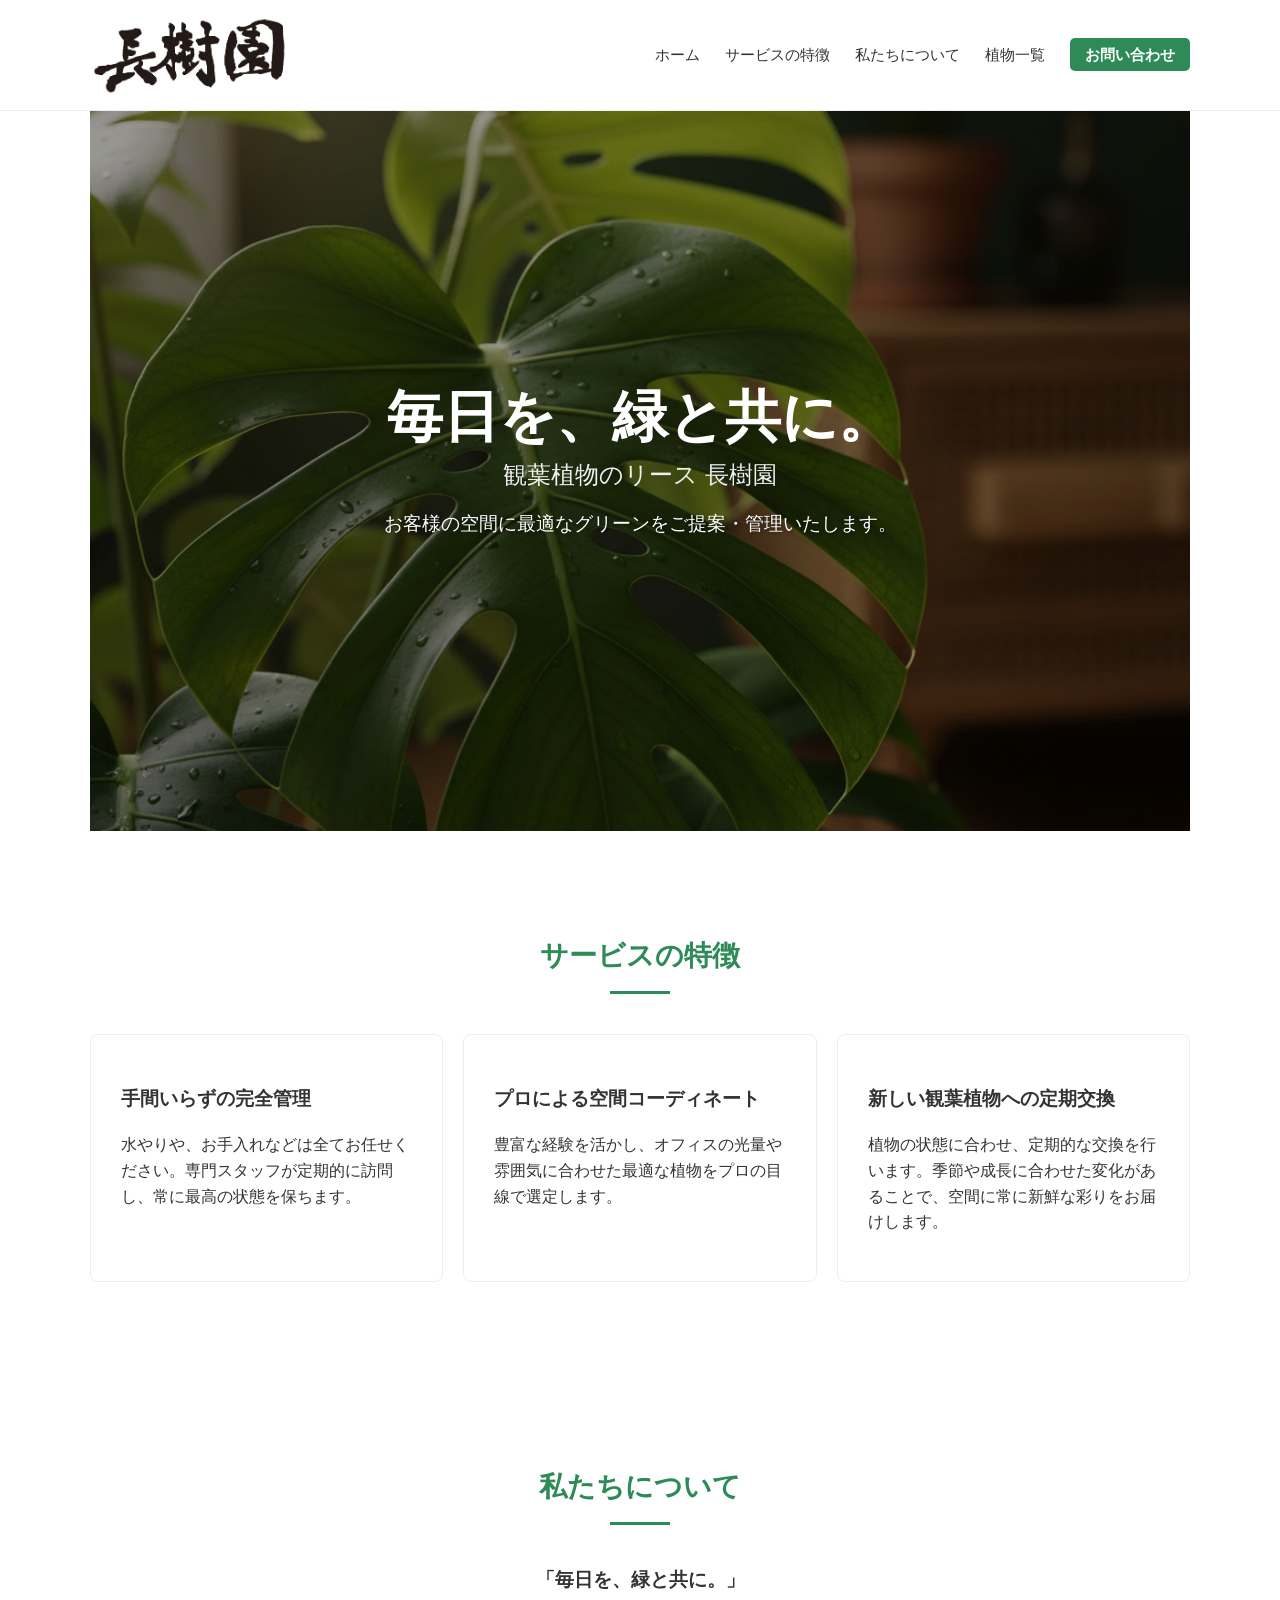
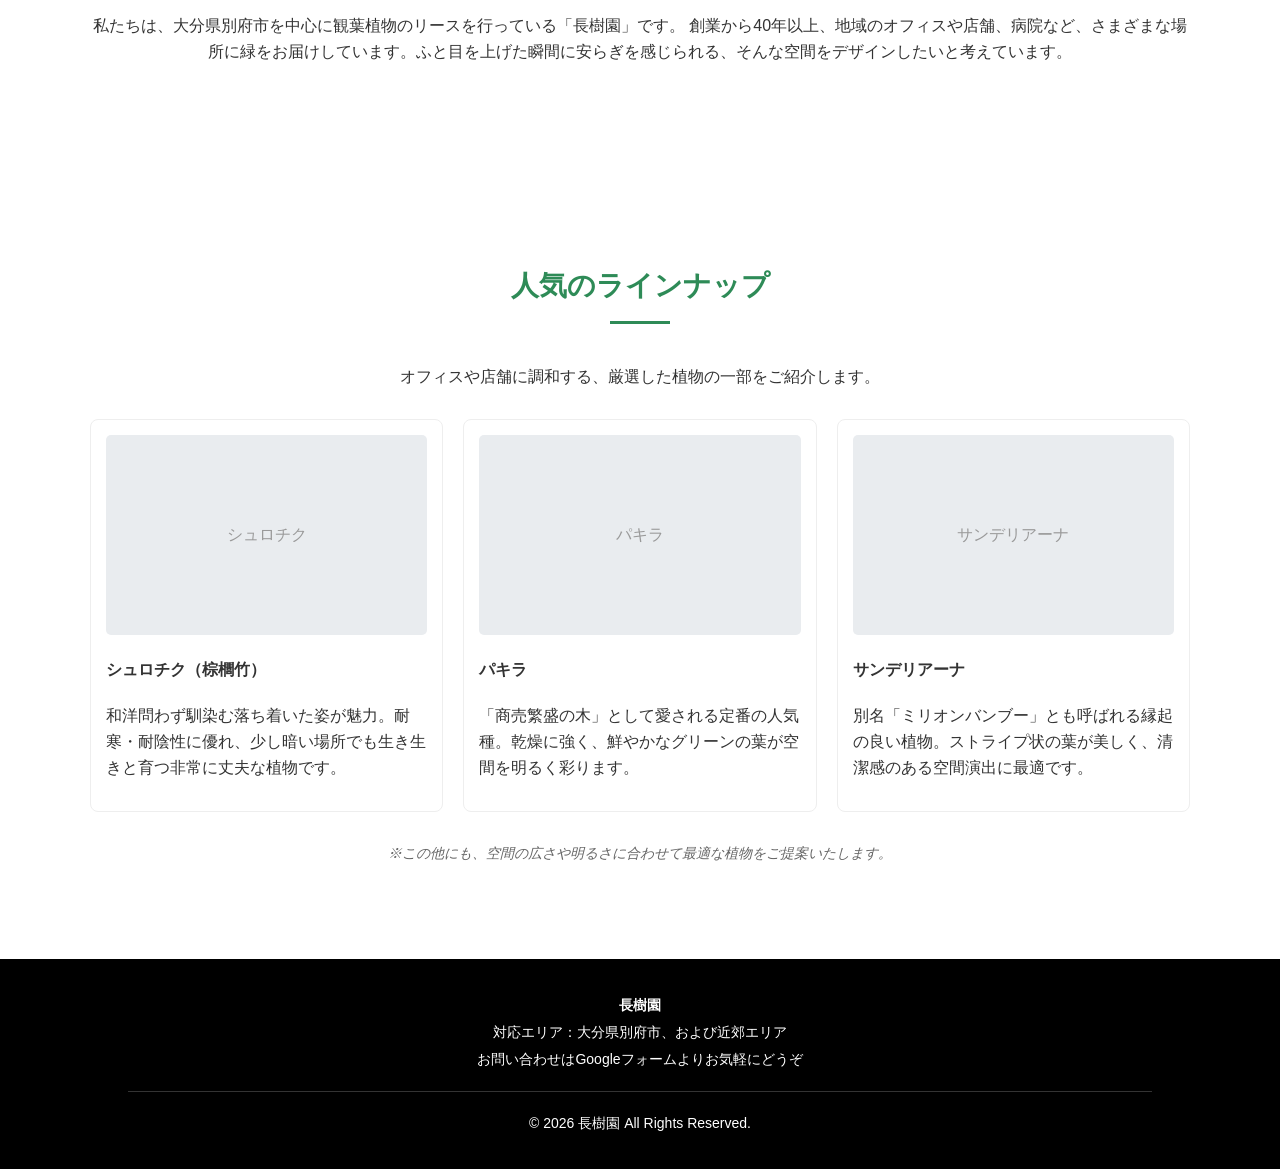
==== index.html @ 9b53b8db "Fix HTML formatting and structure" ====
<!DOCTYPE html>
<html lang="ja">
<head>
    <meta name="google-site-verification" content="HCH1_CkINj6cTQwGEn85nWspxU4VWhKLbnzV9q2_n4Y" />
    <meta charset="UTF-8">
    <meta name="viewport" content="width=device-width, initial-scale=1.0">
    <title>大分・別府の観葉植物リースなら「長樹園」｜オフィス・店舗向けグリーンレンタル</title>
    <meta name="description" content="大分市、別府市を中心に観葉植物のリース・レンタル・メンテナンスを行っています。月額2,000円から、プロによる空間コーディネートと定期管理でオフィスに癒やしをお届けします。">
    <link rel="stylesheet" href="style.css">
</head>
<body>

    <header class="header">
        <div class="header-inner">
            <a href="#top" class="logo">
                <img src="logo2.png" alt="長樹園">
            </a>

            <input type="checkbox" id="menu-btn-check">
            <label for="menu-btn-check" class="menu-btn"><span></span></label>
         
            <nav class="nav-menu">
                <ul>
                    <li><a href="#top">ホーム</a></li>
                    <li><a href="#service">サービスの特徴</a></li>
                    <li><a href="#about">私たちについて</a></li>
                    <li><a href="#plants">植物一覧</a></li>
                    <li><a href="https://docs.google.com/forms/d/e/1FAIpQLSe_TctBhjwQ1wB8zzGn7Pf7N_uQVM20AiOsix89c5BJ7Wtscw/viewform?usp=dialog" class="contact-btn" target="_blank">お問い合わせ</a></li>
                </ul>
            </nav>
        </div>
    </header>

    <main class="main-content">

        <section id="top" class="hero">
            <div class="hero-content">
                <h1>毎日を、緑と共に。<br><span class="hero-sub">観葉植物のリース 長樹園</span></h1>
                <p>お客様の空間に最適なグリーンをご提案・管理いたします。</p>
            </div>
        </section>

        <section id="service" class="section service">
            <h2>サービスの特徴</h2>
            <div class="service-list">
                <div class="service-item">
                    <h3>手間いらずの完全管理</h3>
                    <p>水やりや、お手入れなどは全てお任せください。専門スタッフが定期的に訪問し、常に最高の状態を保ちます。</p>
                </div>
                <div class="service-item">
                    <h3>プロによる空間コーディネート</h3>
                    <p>豊富な経験を活かし、オフィスの光量や雰囲気に合わせた最適な植物をプロの目線で選定します。</p>
                </div>
                <div class="service-item">
                    <h3>新しい観葉植物への定期交換</h3>
                    <p>植物の状態に合わせ、定期的な交換を行います。季節や成長に合わせた変化があることで、空間に常に新鮮な彩りをお届けします。</p>
                </div>
            </div>
        </section>

        <section id="about" class="section about">
            <h2>私たちについて</h2>
            <div class="about-container">
                <div class="about-text">
                    <h3>「毎日を、緑と共に。」</h3>
                    <p>私たちは、大分県別府市を中心に観葉植物のリースを行っている「長樹園」です。
                創業から40年以上、地域のオフィスや店舗、病院など、さまざまな場所に緑をお届けしています。ふと目を上げた瞬間に安らぎを感じられる、そんな空間をデザインしたいと考えています。</p>
                </div>
            </div>
        </section>

       

        <section id="plants" class="section plants-list">
            <h2>人気のラインナップ</h2>
            <p>オフィスや店舗に調和する、厳選した植物の一部をご紹介します。</p>
            <div class="plant-grid">
                <div class="plant-card">
                    <div class="plant-img-placeholder">シュロチク</div>
                    <h4>シュロチク（棕櫚竹）</h4>
                    <p>和洋問わず馴染む落ち着いた姿が魅力。耐寒・耐陰性に優れ、少し暗い場所でも生き生きと育つ非常に丈夫な植物です。</p>
                </div>
                <div class="plant-card">
                    <div class="plant-img-placeholder">パキラ</div>
                    <h4>パキラ</h4>
                    <p>「商売繁盛の木」として愛される定番の人気種。乾燥に強く、鮮やかなグリーンの葉が空間を明るく彩ります。</p>
                </div>
                <div class="plant-card">
                    <div class="plant-img-placeholder">サンデリアーナ</div>
                    <h4>サンデリアーナ</h4>
                    <p>別名「ミリオンバンブー」とも呼ばれる縁起の良い植物。ストライプ状の葉が美しく、清潔感のある空間演出に最適です。</p>
                </div>
            </div>
            <p class="plants-note">※この他にも、空間の広さや明るさに合わせて最適な植物をご提案いたします。</p>
        </section>
    </main>
    
    <footer class="footer">
        <div class="footer-info">
            <p><strong>長樹園</strong></p>
            <p>対応エリア：大分県別府市、および近郊エリア</p>
            <p>お問い合わせはGoogleフォームよりお気軽にどうぞ</p>
        </div>
        <hr>
        <p>&copy; 2026 長樹園 All Rights Reserved.</p>
    </footer>
</body>
</html>
---- style.css ----
/* ======================================================= */
/* 0. 全体設定 */
/* ======================================================= */
html { scroll-behavior: smooth; }
body {
    font-family: 'Hiragino Kaku Gothic ProN', 'Meiryo', sans-serif;
    color: #333; margin: 0; padding: 0;
    background-color: #fff; line-height: 1.6;
}
a { text-decoration: none; color: inherit; }
ul { list-style: none; padding: 0; margin: 0; }
.header-inner, .main-content { max-width: 1100px; margin: 0 auto; padding: 0 20px; }

/* ======================================================= */
/* 1. ヘッダー (PC・共通) */
/* ======================================================= */
.header {
    background-color: #fff; border-bottom: 1px solid #eee;
    padding: 15px 0; position: sticky; top: 0; z-index: 1000;
}
.header-inner { display: flex; justify-content: space-between; align-items: center; }

.logo {
    display: flex;
    align-items: center;
}

.logo img {
    height: 80px;
    width: auto;
    display: block;
}

.nav-menu ul { display: flex; gap: 25px; }
.nav-menu a { font-size: 15px; transition: color 0.3s; }
.nav-menu a:hover { color: #4CAF50; }
.contact-btn {
    background-color: #2e8b57; color: #fff !important;
    padding: 8px 15px; border-radius: 5px; font-weight: bold;
}

/* チェックボックスとスマホボタンはPCでは隠す */
#menu-btn-check, .menu-btn { display: none; }

/* ======================================================= */
/* 2. 各セクション共通 */
/* ======================================================= */
.section { padding: 80px 0; text-align: center; }
.section h2 { font-size: 28px; color: #2e8b57; margin-bottom: 40px; position: relative; padding-bottom: 15px; }
.section h2::after {
    content: ''; position: absolute; bottom: 0; left: 50%;
    transform: translateX(-50%); width: 60px; height: 3px; background: #2e8b57;
}

.hero {
    background-image: url("unnamed.jpg");
    background-size: cover; background-position: center;
    height: 80vh; display: flex; flex-direction: column;
    align-items: center; justify-content: center; text-align: center;
    color: #ffffff; position: relative; z-index: 1; padding: 0 20px; box-sizing: border-box;
}
.hero::before {
    content: ""; position: absolute; top: 0; left: 0; width: 100%; height: 100%;
    background: rgba(0, 0, 0, 0.4); z-index: -1;
}
.hero h1 { font-size: 3.5rem !important; margin: 0 0 10px 0; line-height: 1.2; }
.hero h1 .hero-sub { display: block; font-size: 1.5rem !important; font-weight: normal; margin-top: 10px; color: #f0f0f0; }
.hero p { font-size: 1.2rem; text-shadow: 1px 1px 3px rgba(0,0,0,0.5); }

.service-list, .case-list { display: flex; gap: 20px; margin-top: 30px; }
.service-item, .case-item { flex: 1; padding: 30px; border: 1px solid #eee; border-radius: 8px; text-align: left; }
.price-standard { background-color: #f0f9f4; padding: 30px; border-radius: 10px; display: inline-block; margin-bottom: 50px; border: 2px solid #2e8b57; }
.price-main strong { font-size: 40px; color: #2e8b57; }
.case-price strong { font-size: 30px; color: #ff9800; }

.plant-grid { display: flex; gap: 20px; margin-top: 30px; }
.plant-card { flex: 1; border: 1px solid #eee; border-radius: 8px; padding: 15px; text-align: left; }
.plant-img-placeholder { width: 100%; height: 200px; background-color: #e9ecef; display: flex; justify-content: center; align-items: center; color: #999; border-radius: 5px; margin-bottom: 15px; }
.plants-note { margin-top: 30px; font-size: 14px; color: #666; font-style: italic; }

/* ======================================================= */
/* 3. スマホ対応 (max-width: 768px) */
/* ======================================================= */
@media screen and (max-width: 768px) {
    .header { padding: 10px 0 !important; }
    
    .header-inner {
        display: flex !important;
        justify-content: space-between !important;
        padding: 0 15px !important;
    }

    /* ロゴを左端に寄せる */
    .logo {
        margin: 0 !important;
        flex: 0 1 auto !important;
    }
    .logo img { height: 45px; }

    /* ハンバーガーメニューボタンを表示 */
    .menu-btn {
        display: flex !important;
        z-index: 1100;
        background-color: #2e8b57;
        width: 40px; height: 40px;
        justify-content: center; align-items: center;
        border-radius: 5px; cursor: pointer;
    }

    /* 三本線のデザイン */
    .menu-btn span, .menu-btn span::before, .menu-btn span::after {
        content: ''; display: block; height: 2px; width: 20px;
        background-color: #fff; position: absolute; transition: 0.3s;
    }
    .menu-btn span::before { top: -7px; }
    .menu-btn span::after { top: 7px; }

    /* メニュー展開時のアニメーション */
    #menu-btn-check:checked ~ .menu-btn span { background: transparent; }
    #menu-btn-check:checked ~ .menu-btn span::before { top: 0; transform: rotate(45deg); }
    #menu-btn-check:checked ~ .menu-btn span::after { top: 0; transform: rotate(-45deg); }

    /* スマホ用ナビメニュー（右からスライド） */
    .nav-menu {
        display: block !important;
        position: fixed; top: 0; right: -100%;
        width: 70%; height: 100vh;
        background: #fff; z-index: 1050;
        transition: 0.4s; padding-top: 60px;
        box-shadow: -2px 0 10px rgba(0,0,0,0.1);
    }
    #menu-btn-check:checked ~ .nav-menu { right: 0; }

    .nav-menu ul { flex-direction: column; padding: 20px; }
    .nav-menu ul li a {
        display: block; padding: 15px;
        border-bottom: 1px solid #eee; color: #333;
        text-align: left; font-size: 16px;
    }

    /* レイアウトの縦並び調整 */
    .service-list, .case-list, .plant-grid { flex-direction: column; }
    .hero { height: 60vh; }
    .hero h1 { font-size: 1.8rem !important; }
    .hero h1 .hero-sub { font-size: 1rem !important; }
    .section { padding: 50px 0; }
}

/* ======================================================= */
/* 4. フッター */
/* ======================================================= */
.footer {
    background-color: #000; color: #fff; padding: 30px 0; text-align: center;
}
.footer p { margin: 5px 0; font-size: 14px; }
.footer hr { border: 0; border-top: 1px solid #333; margin: 20px auto; width: 80%; }
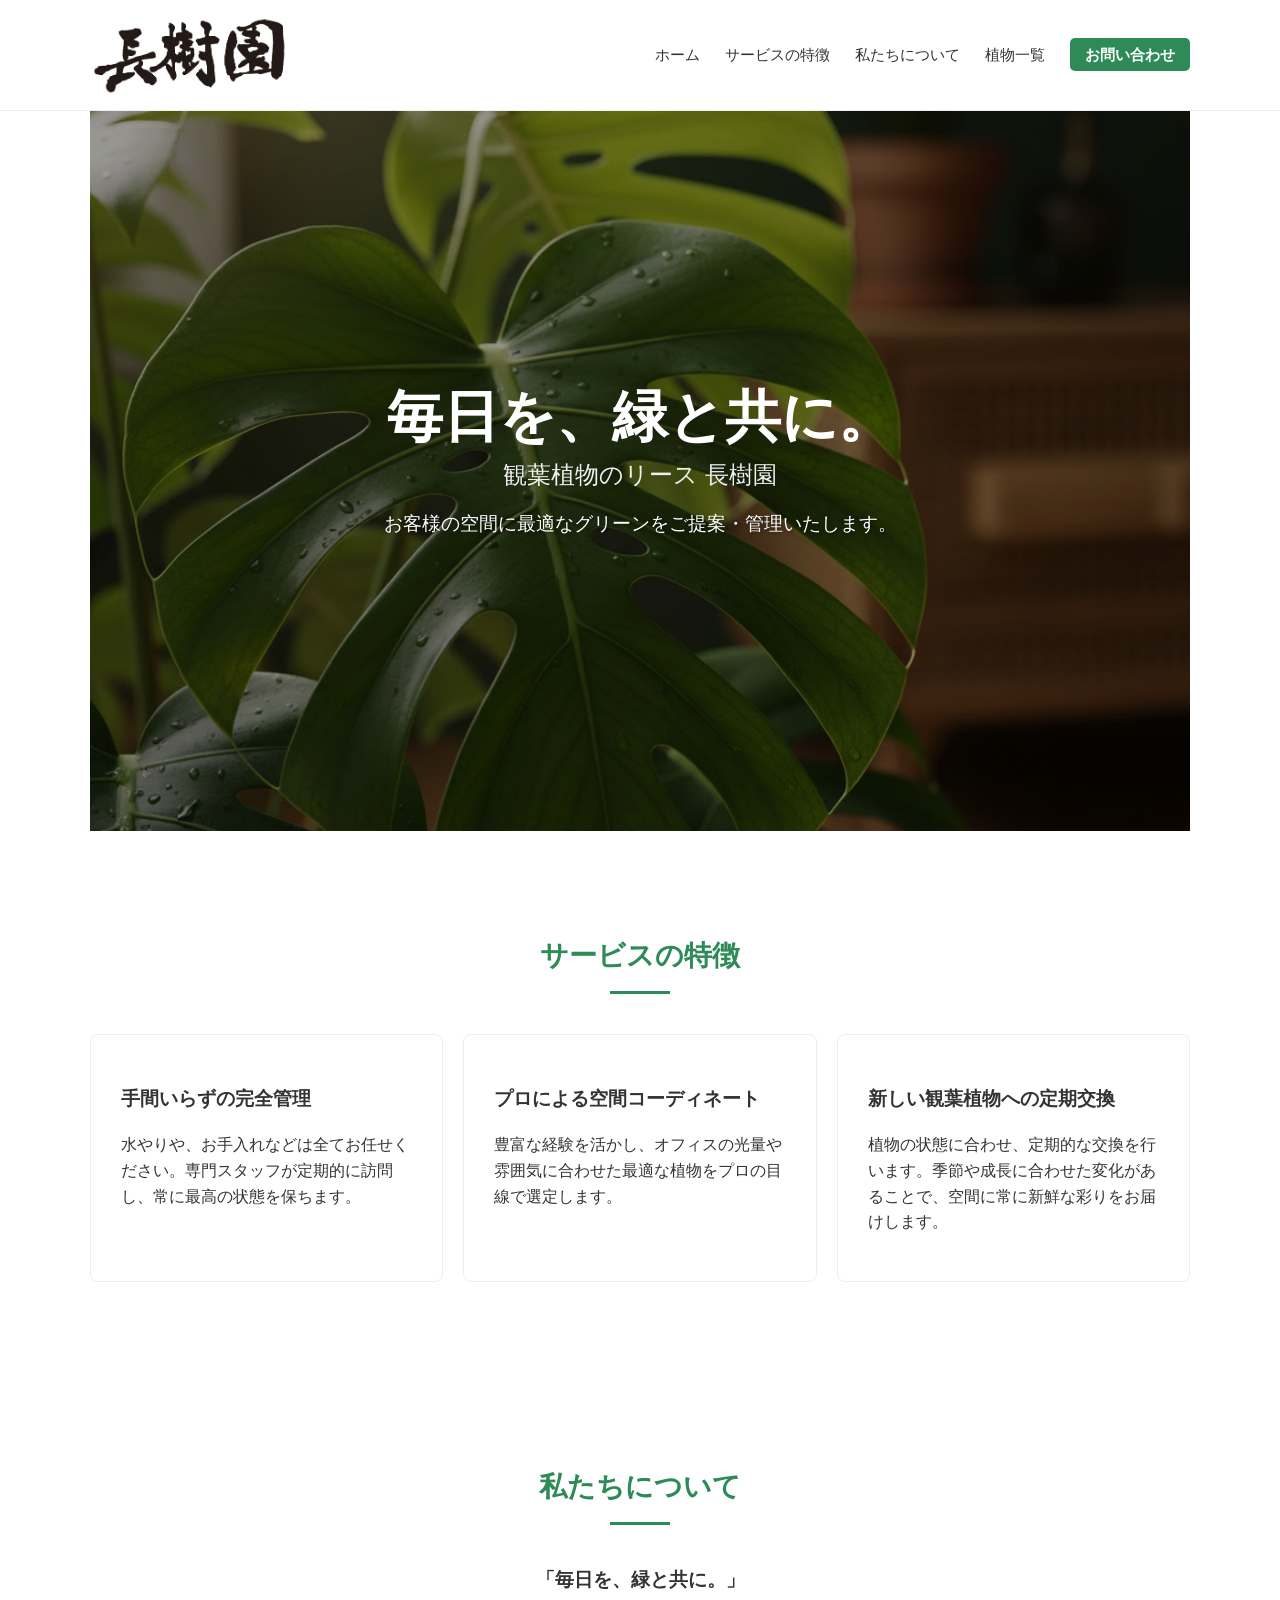
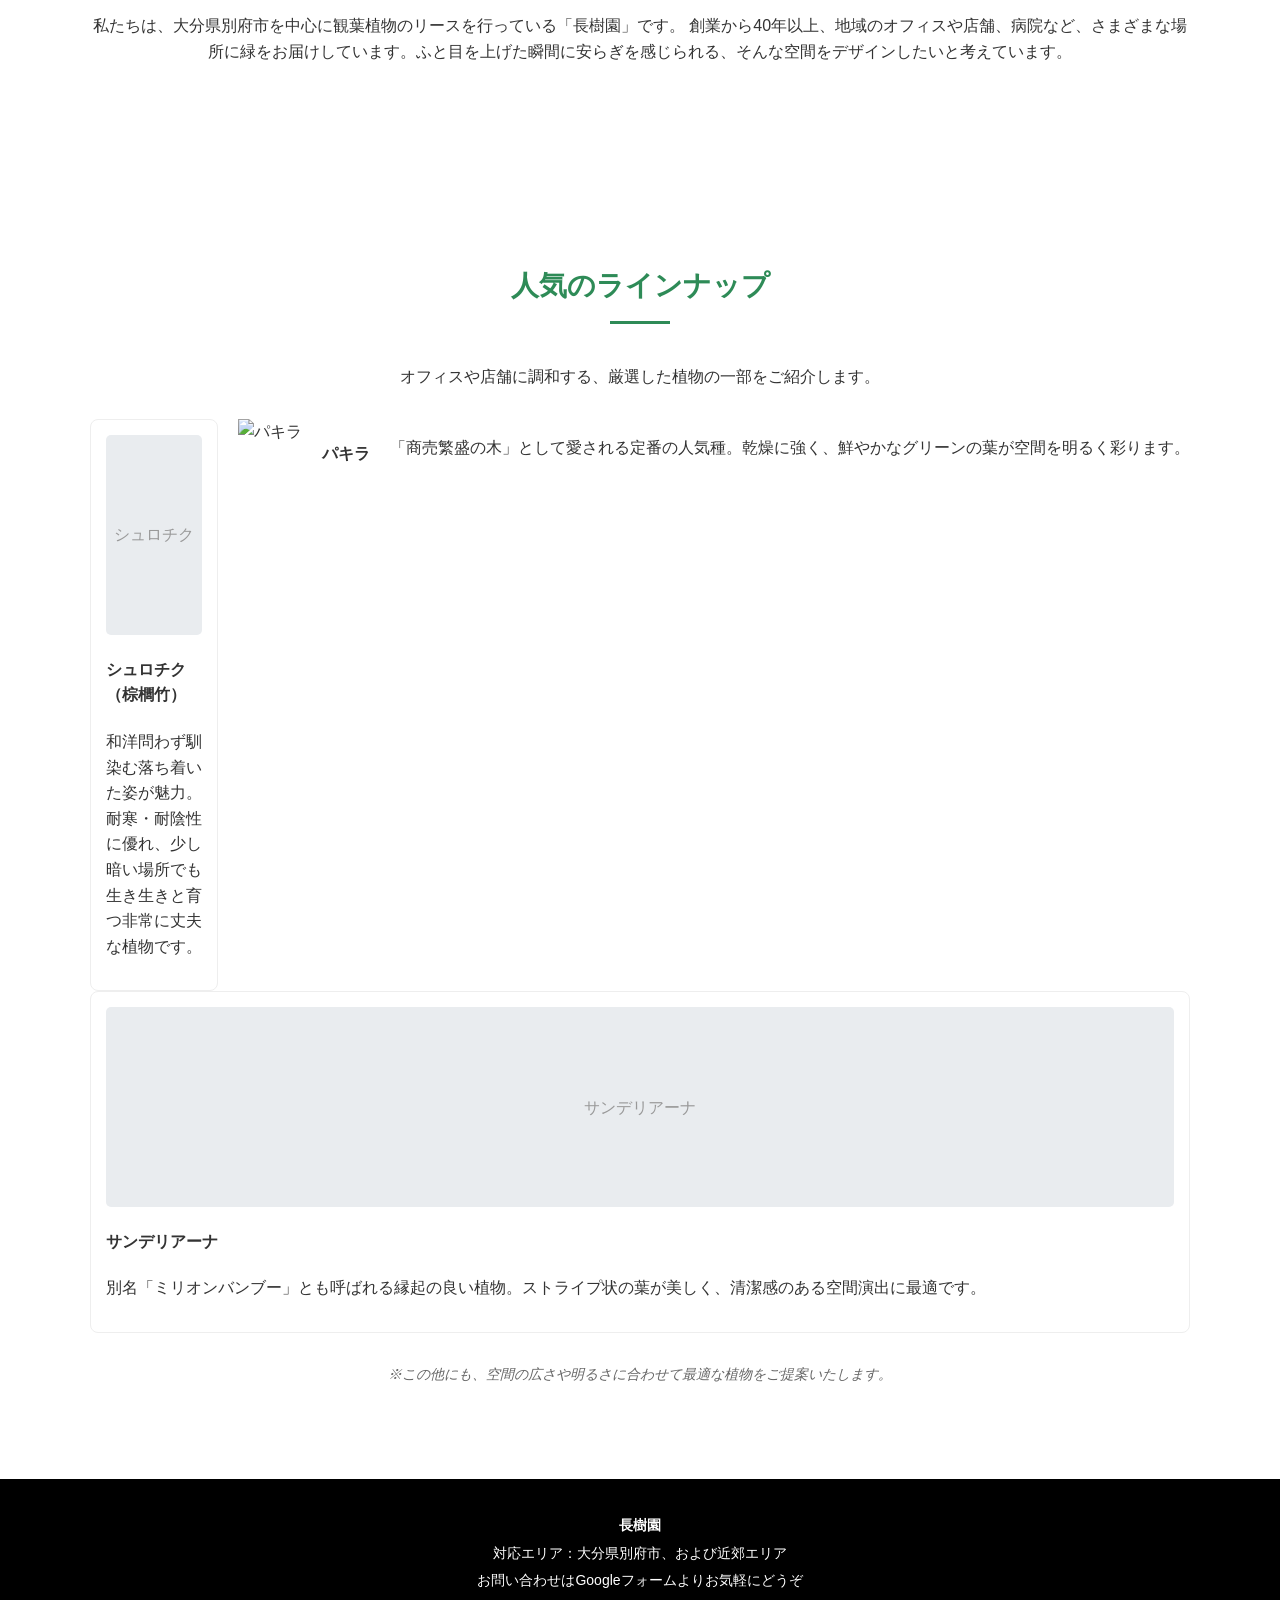
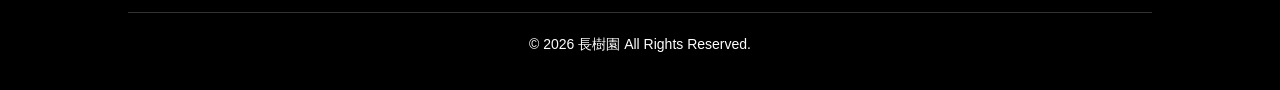
==== commit f6edb100: "Update index.html" ====
--- a/index.html
+++ b/index.html
@@ -80,8 +80,8 @@
                     <h4>シュロチク（棕櫚竹）</h4>
                     <p>和洋問わず馴染む落ち着いた姿が魅力。耐寒・耐陰性に優れ、少し暗い場所でも生き生きと育つ非常に丈夫な植物です。</p>
                 </div>
-                <div class="plant-card">
-                    <div class="plant-img-placeholder">パキラ</div>
+                <div class="plant-img">
+                    <img src="images/pachira.jpg" alt="パキラ"></div>
                     <h4>パキラ</h4>
                     <p>「商売繁盛の木」として愛される定番の人気種。乾燥に強く、鮮やかなグリーンの葉が空間を明るく彩ります。</p>
                 </div>
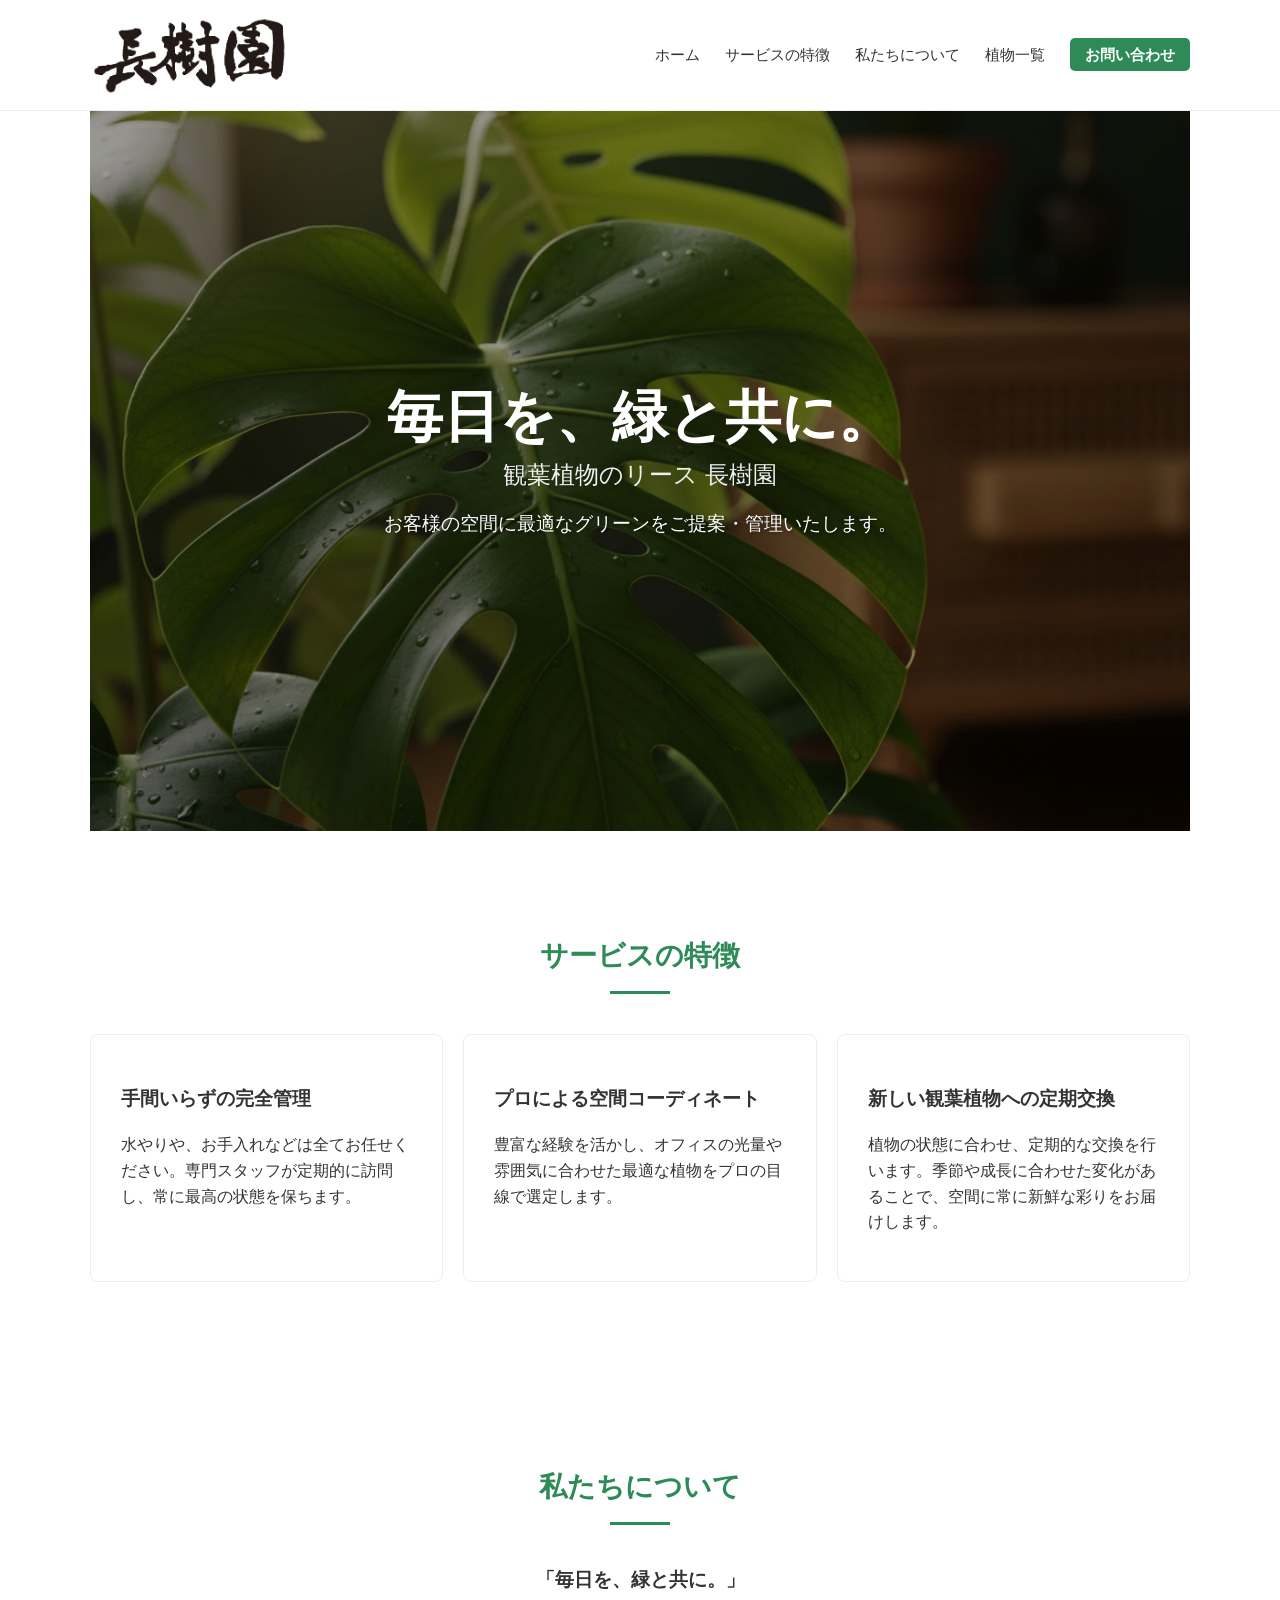
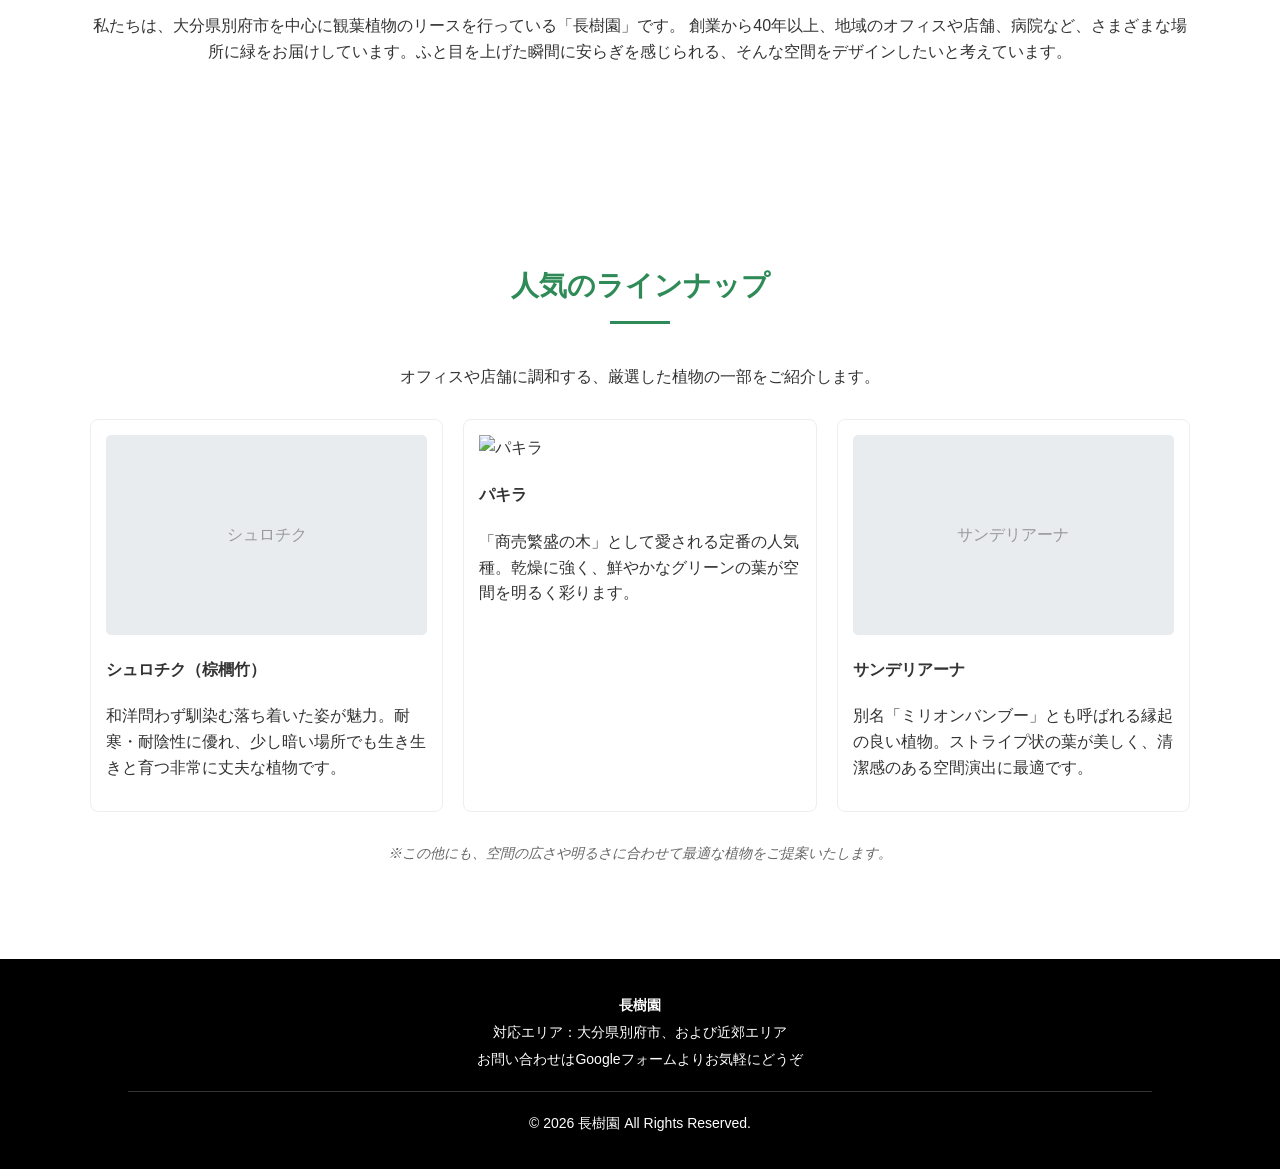
==== commit e9d4287d: "Update index.html" ====
--- a/index.html
+++ b/index.html
@@ -80,8 +80,10 @@
                     <h4>シュロチク（棕櫚竹）</h4>
                     <p>和洋問わず馴染む落ち着いた姿が魅力。耐寒・耐陰性に優れ、少し暗い場所でも生き生きと育つ非常に丈夫な植物です。</p>
                 </div>
-                <div class="plant-img">
-                    <img src="images/pachira.jpg" alt="パキラ"></div>
+                <div class="plant-card">
+                    <div class="plant-img">
+                        <img src="images/pachira.png" alt="パキラ">
+                    </div>
                     <h4>パキラ</h4>
                     <p>「商売繁盛の木」として愛される定番の人気種。乾燥に強く、鮮やかなグリーンの葉が空間を明るく彩ります。</p>
                 </div>
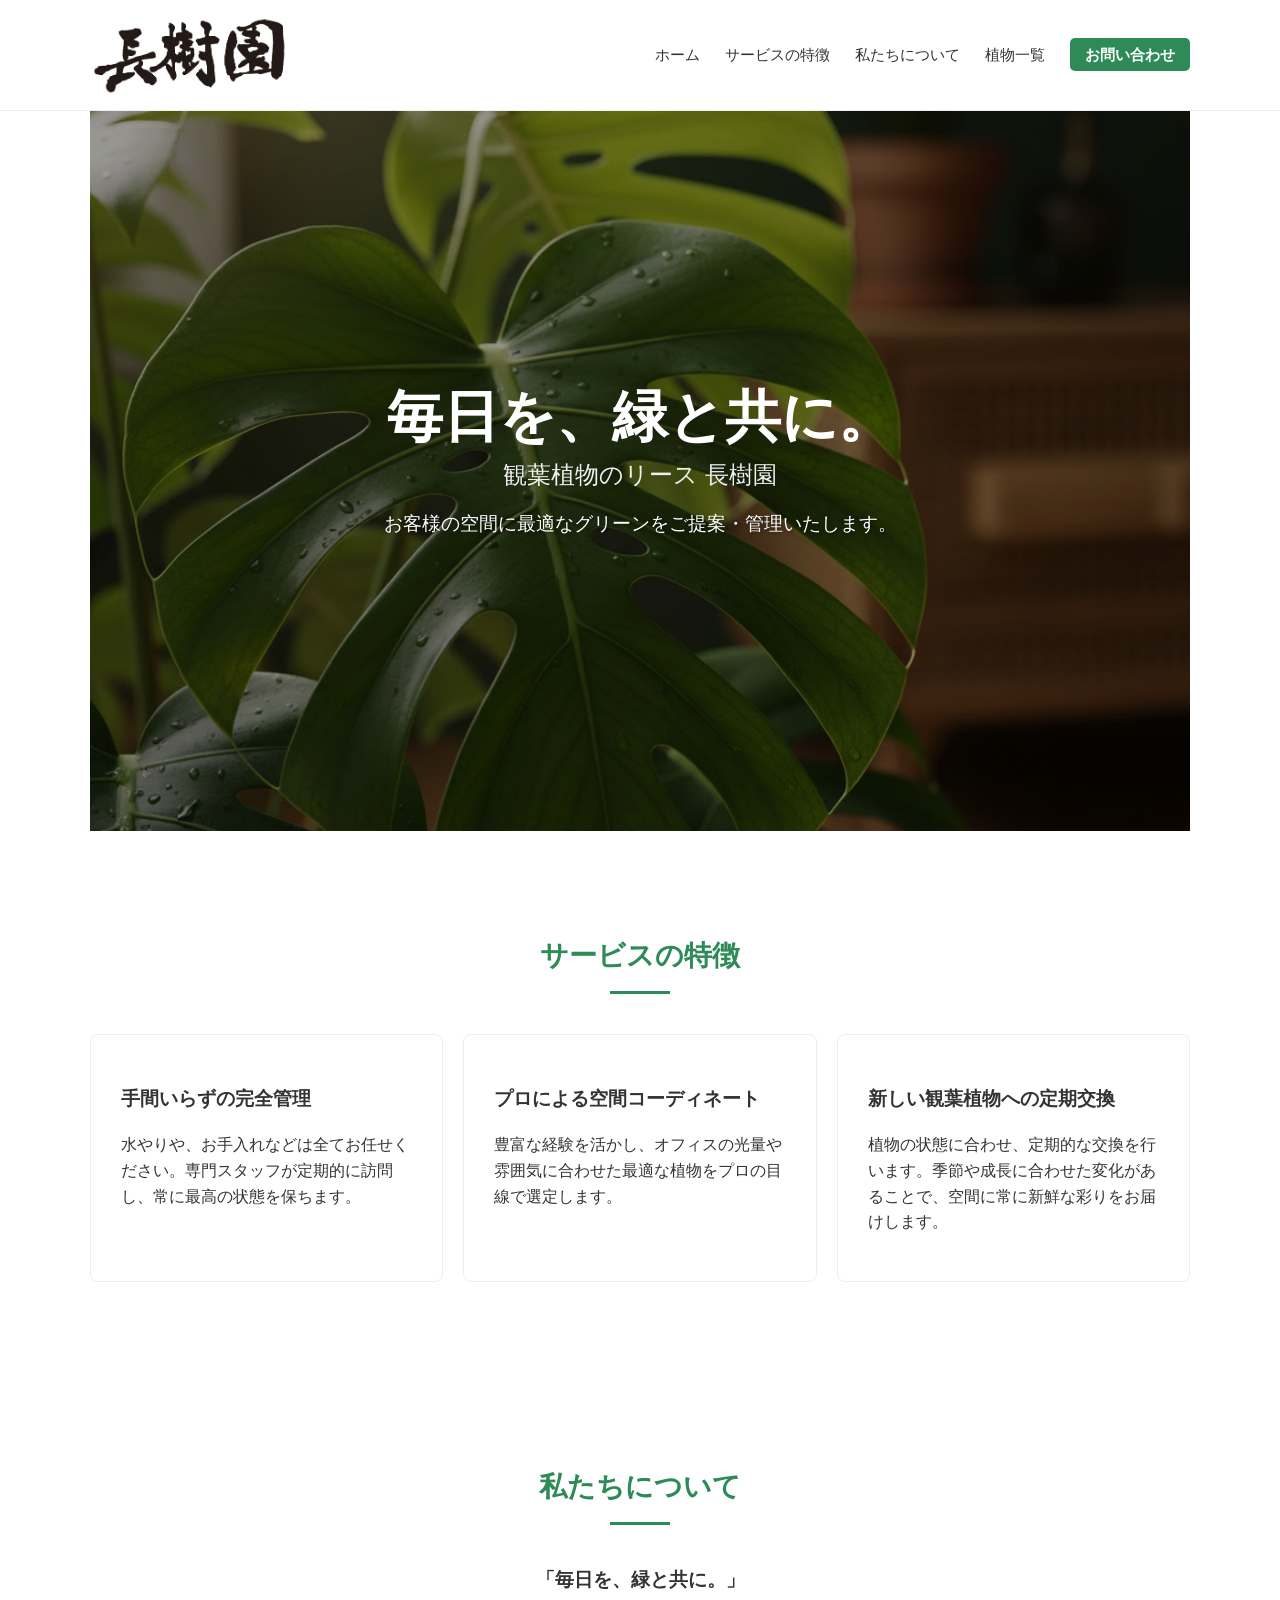
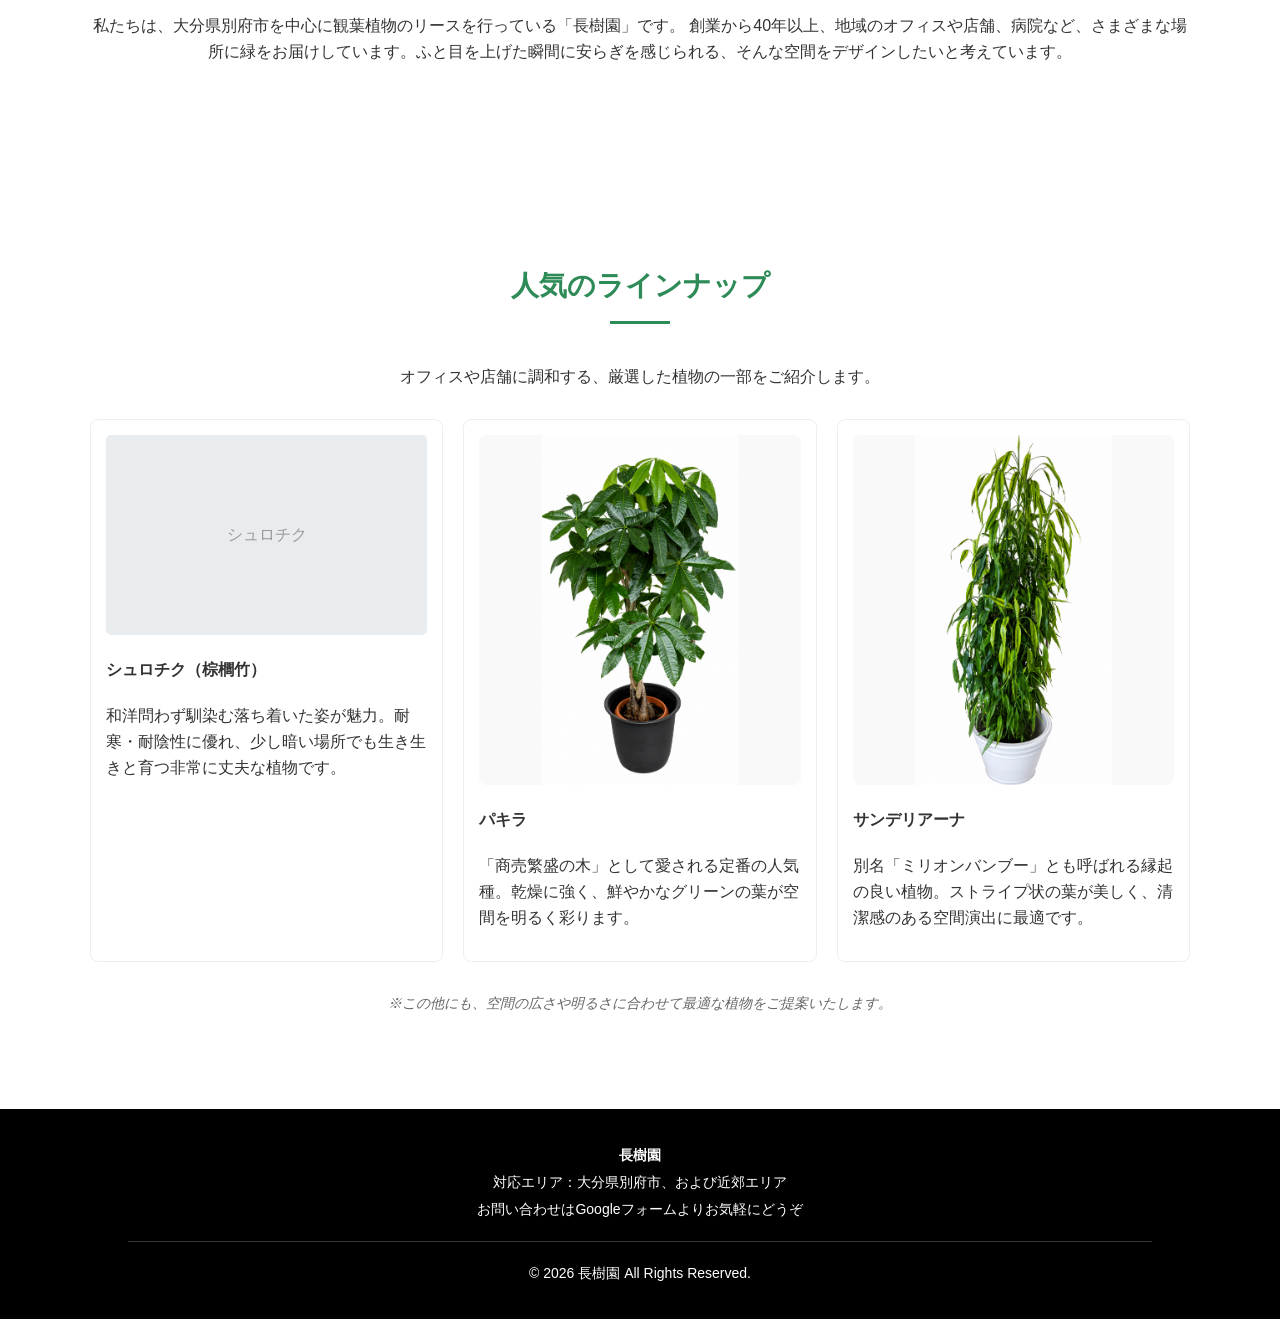
==== commit dbc9f72b: "Fix HTML encoding issues in index.html" ====
--- a/index.html
+++ b/index.html
@@ -88,7 +88,9 @@
                     <p>「商売繁盛の木」として愛される定番の人気種。乾燥に強く、鮮やかなグリーンの葉が空間を明るく彩ります。</p>
                 </div>
                 <div class="plant-card">
-                    <div class="plant-img-placeholder">サンデリアーナ</div>
+                    <div class="plant-img">
+                        <img src="images/sanderiana.png" alt="サンデリアーナ">
+                    </div>
                     <h4>サンデリアーナ</h4>
                     <p>別名「ミリオンバンブー」とも呼ばれる縁起の良い植物。ストライプ状の葉が美しく、清潔感のある空間演出に最適です。</p>
                 </div>
--- a/style.css
+++ b/style.css
@@ -146,6 +146,23 @@
     .section { padding: 50px 0; }
 }
 
+/* 植物の画像エリアの枠を縦長に固定 */
+.plant-img {
+    width: 100%;       /* カードの幅いっぱいに広げる */
+    height: 350px;     /* ★高さを200pxから350pxに伸ばして「縦長」にします */
+    background-color: #f9f9f9; /* ★画像の後ろに薄いグレーを敷いて、余白を綺麗に見せます */
+    border-radius: 8px;
+    overflow: hidden;
+}
+
+/* 画像そのもののサイズを枠にフィットさせる */
+.plant-img img {
+    width: 100%;
+    height: 100%;
+    /* ★ object-fit を cover から contain に変更します */
+    object-fit: contain; 
+}
+
 /* ======================================================= */
 /* 4. フッター */
 /* ======================================================= */
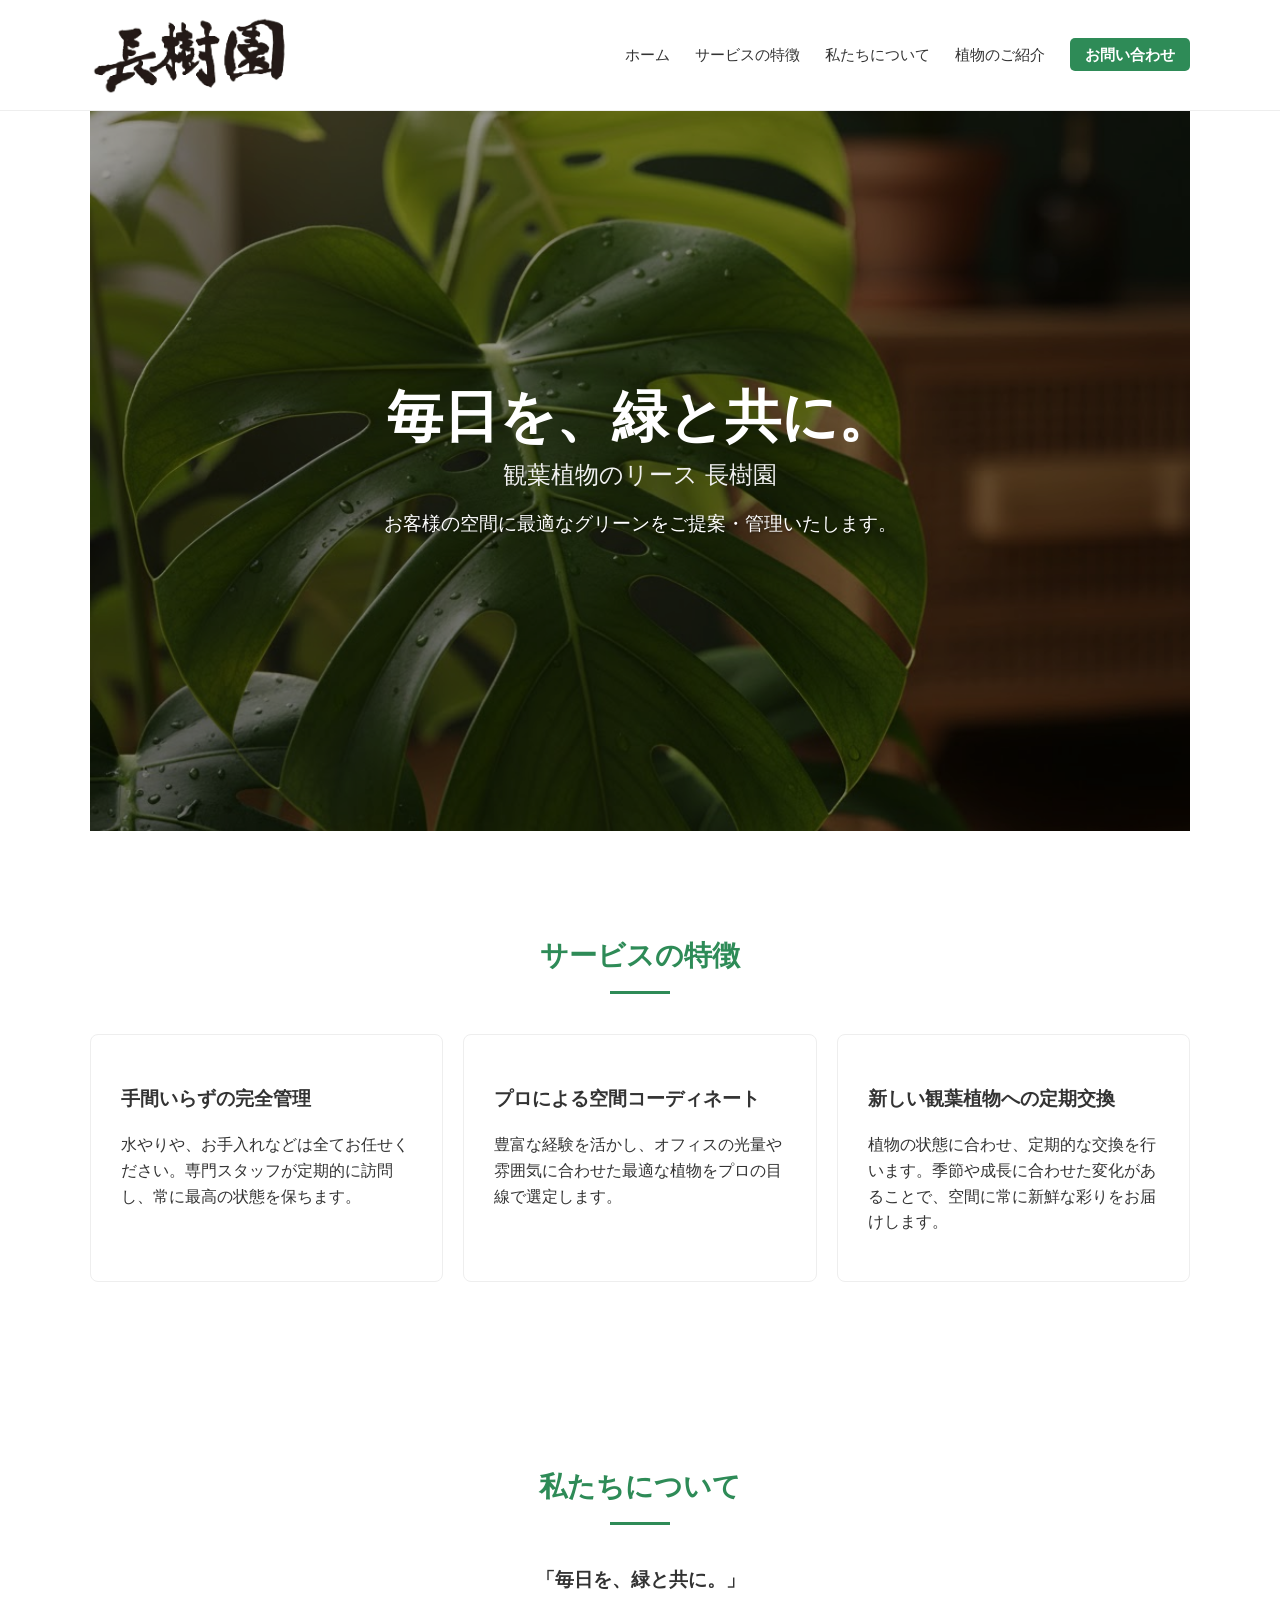
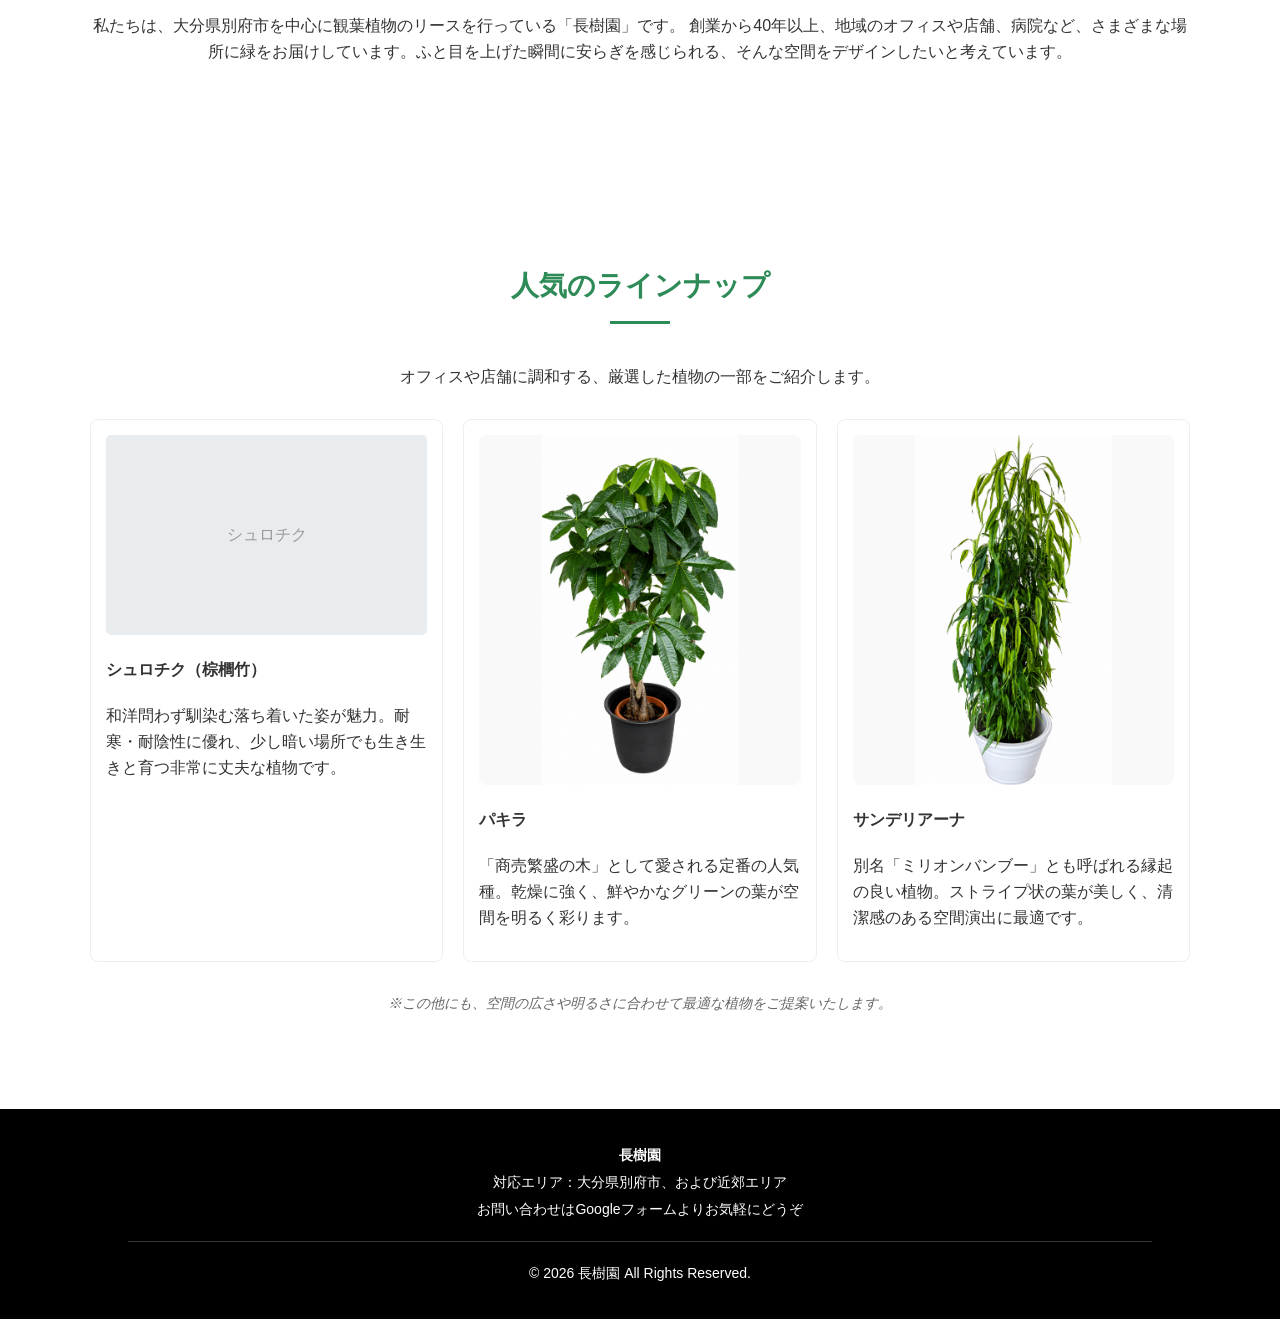
==== commit bf1acf32: "Fix HTML formatting and update content" ====
--- a/index.html
+++ b/index.html
@@ -24,7 +24,7 @@
                     <li><a href="#top">ホーム</a></li>
                     <li><a href="#service">サービスの特徴</a></li>
                     <li><a href="#about">私たちについて</a></li>
-                    <li><a href="#plants">植物一覧</a></li>
+                    <li><a href="#plants">植物のご紹介</a></li>
                     <li><a href="https://docs.google.com/forms/d/e/1FAIpQLSe_TctBhjwQ1wB8zzGn7Pf7N_uQVM20AiOsix89c5BJ7Wtscw/viewform?usp=dialog" class="contact-btn" target="_blank">お問い合わせ</a></li>
                 </ul>
             </nav>
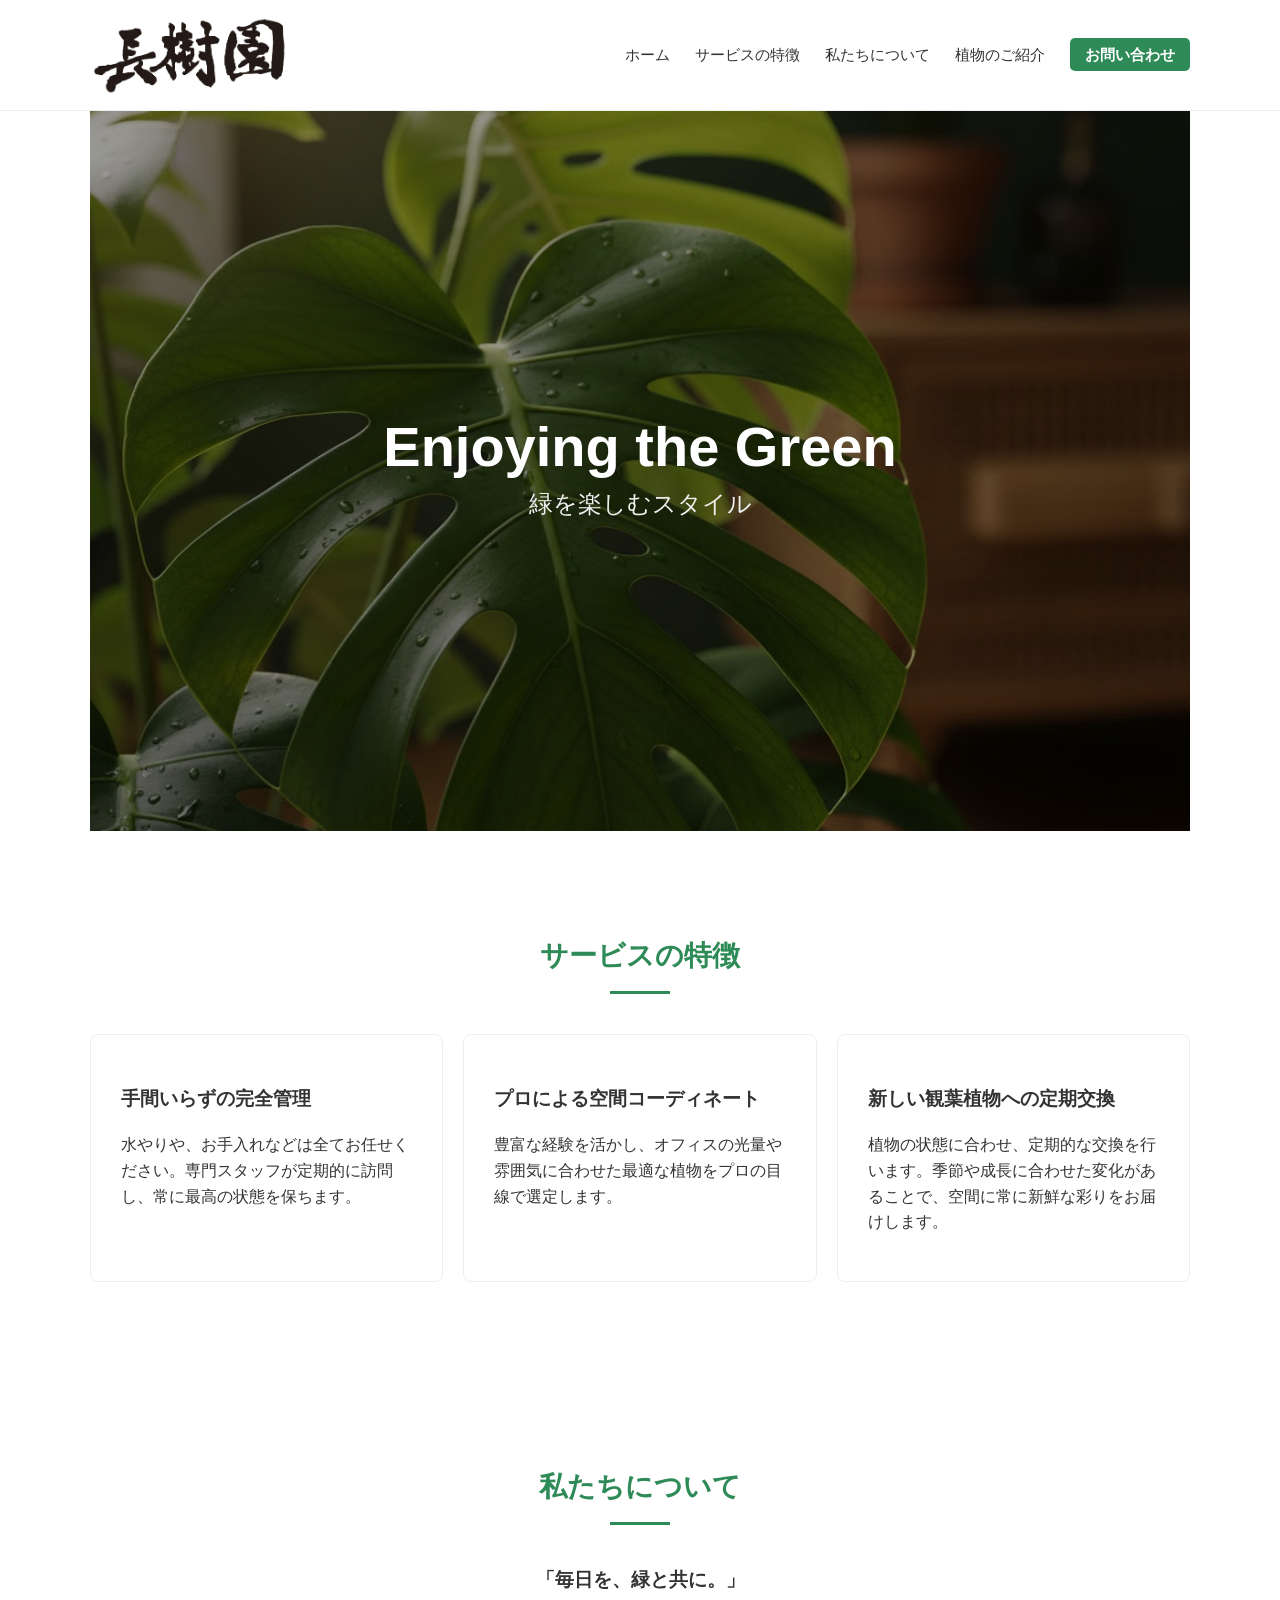
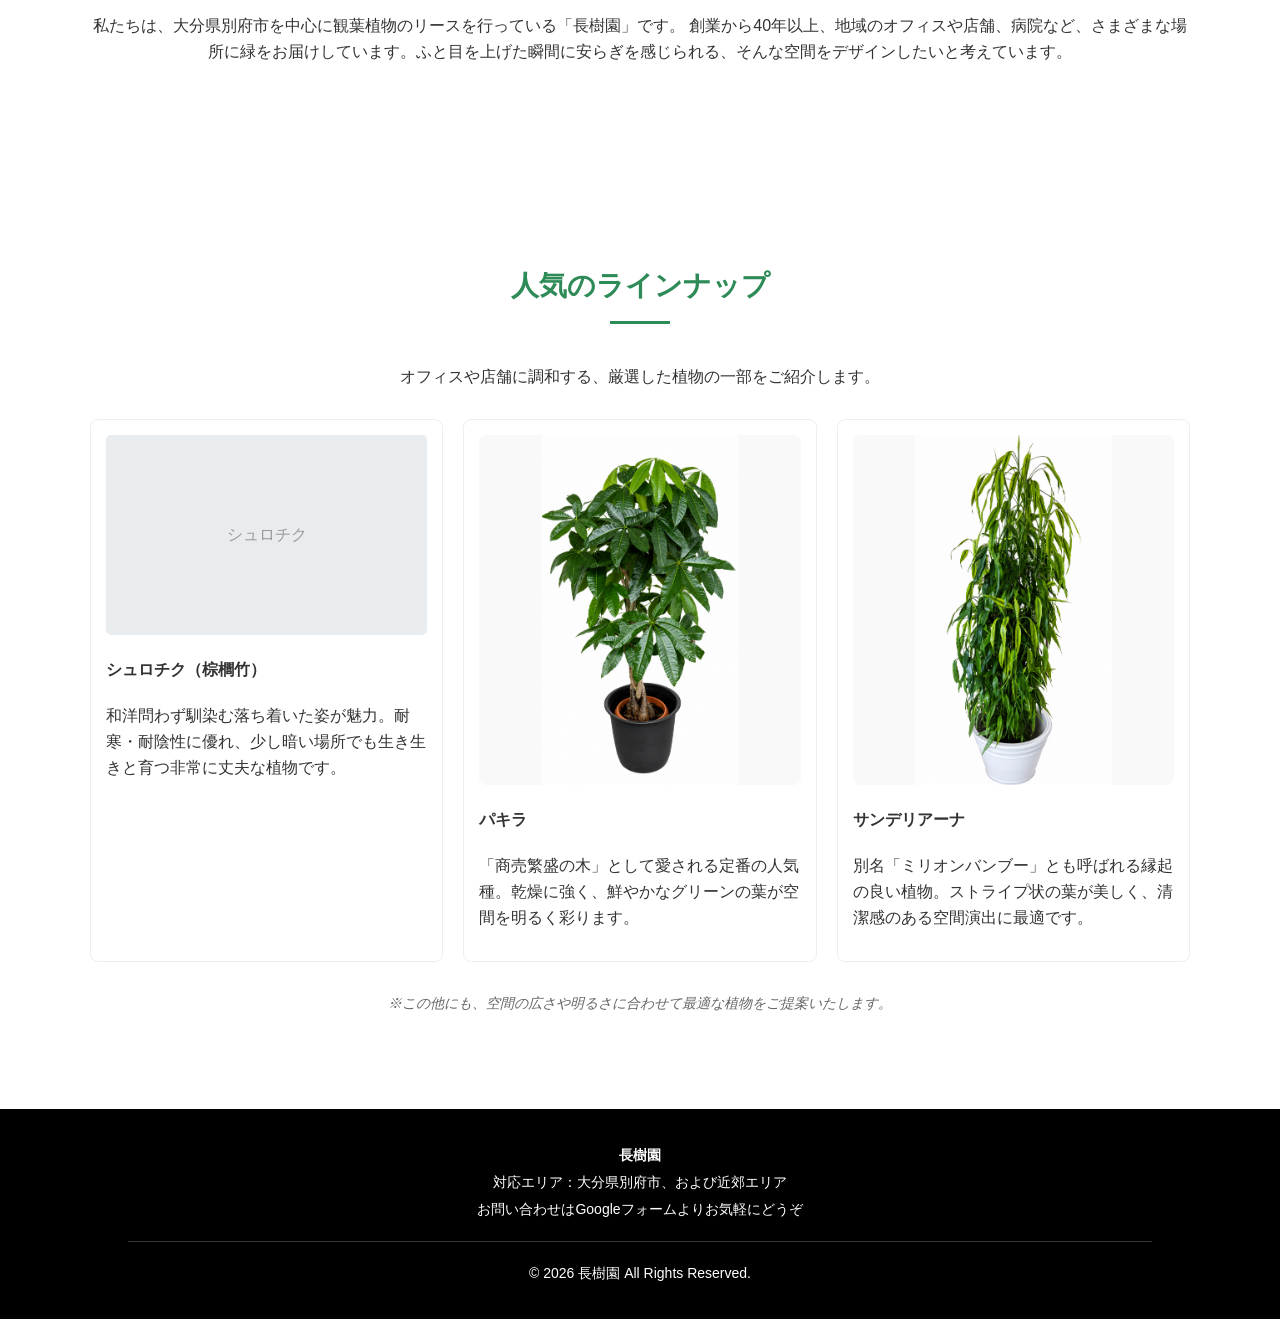
==== commit efb1e768: "Fix HTML formatting and update content" ====
--- a/index.html
+++ b/index.html
@@ -35,8 +35,7 @@
 
         <section id="top" class="hero">
             <div class="hero-content">
-                <h1>毎日を、緑と共に。<br><span class="hero-sub">観葉植物のリース 長樹園</span></h1>
-                <p>お客様の空間に最適なグリーンをご提案・管理いたします。</p>
+                <h1>Enjoying the Green<br><span class="hero-sub">緑を楽しむスタイル</span></h1>
             </div>
         </section>
 
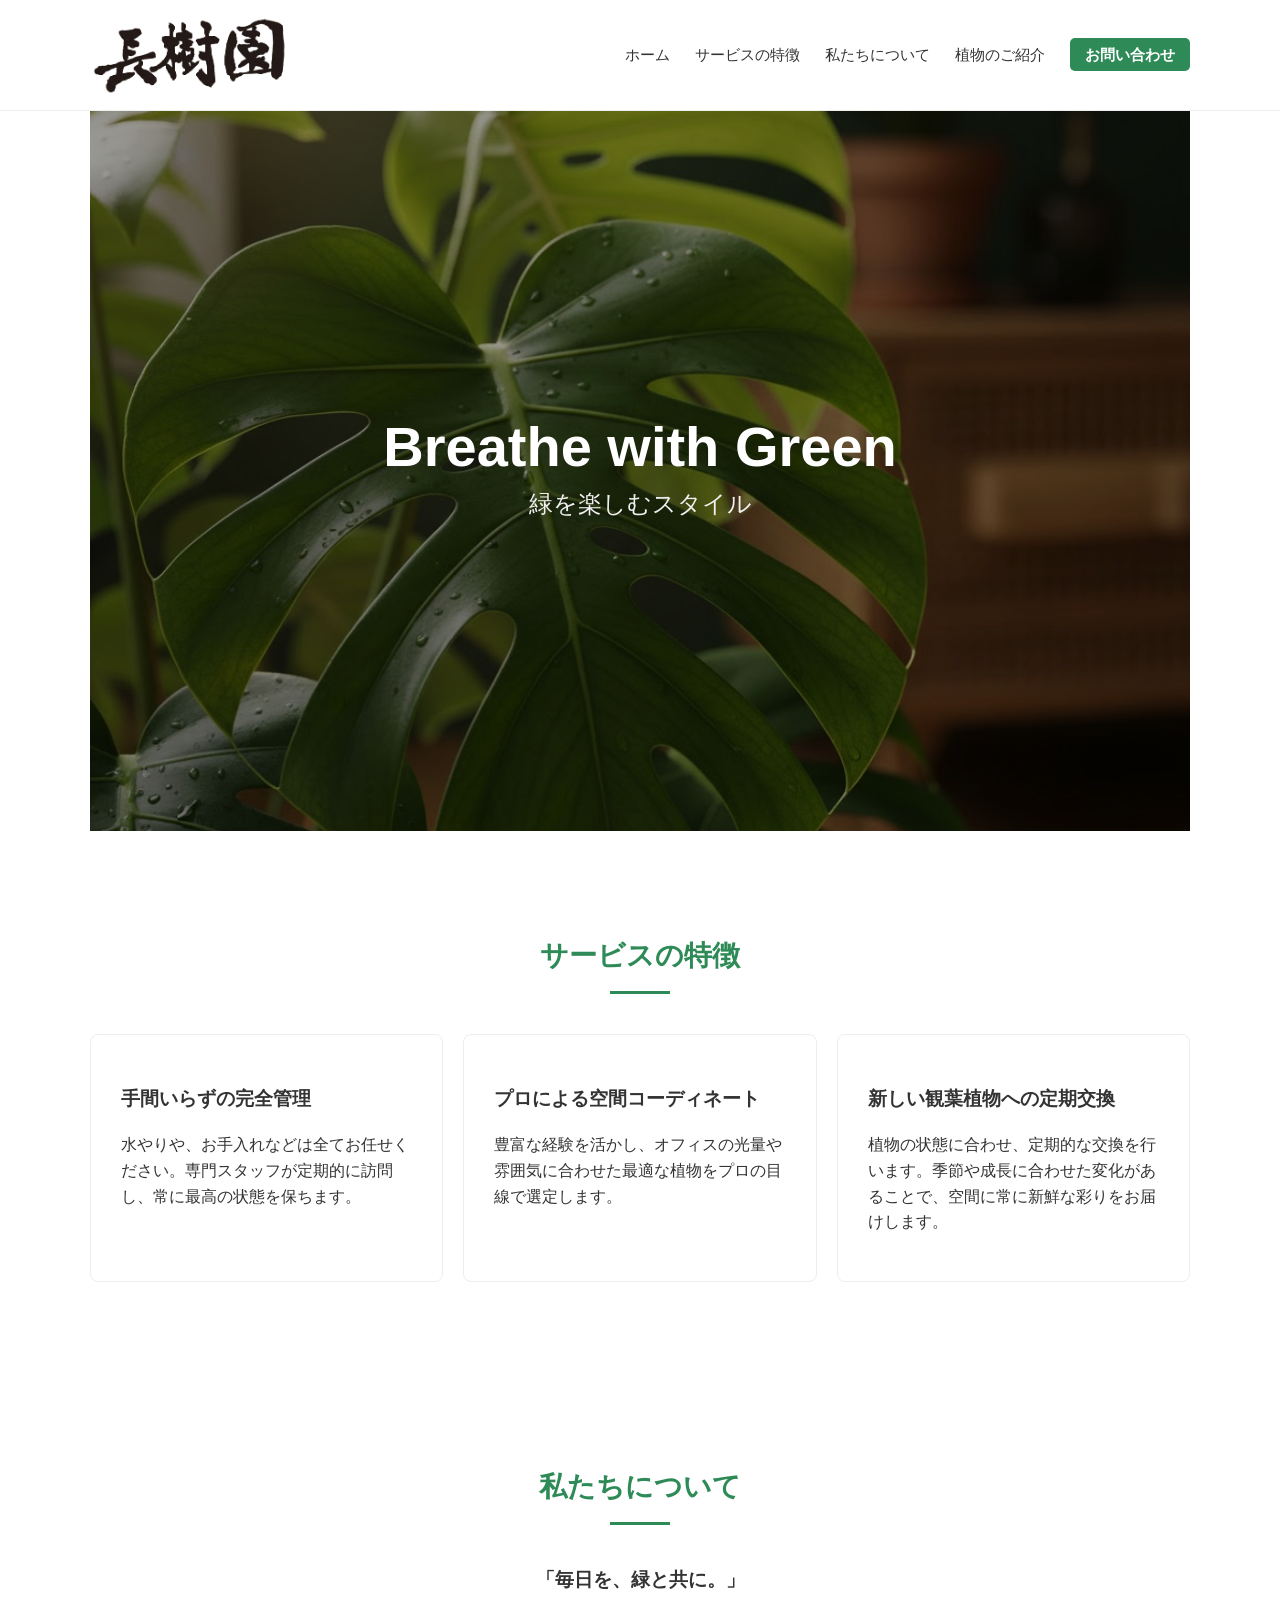
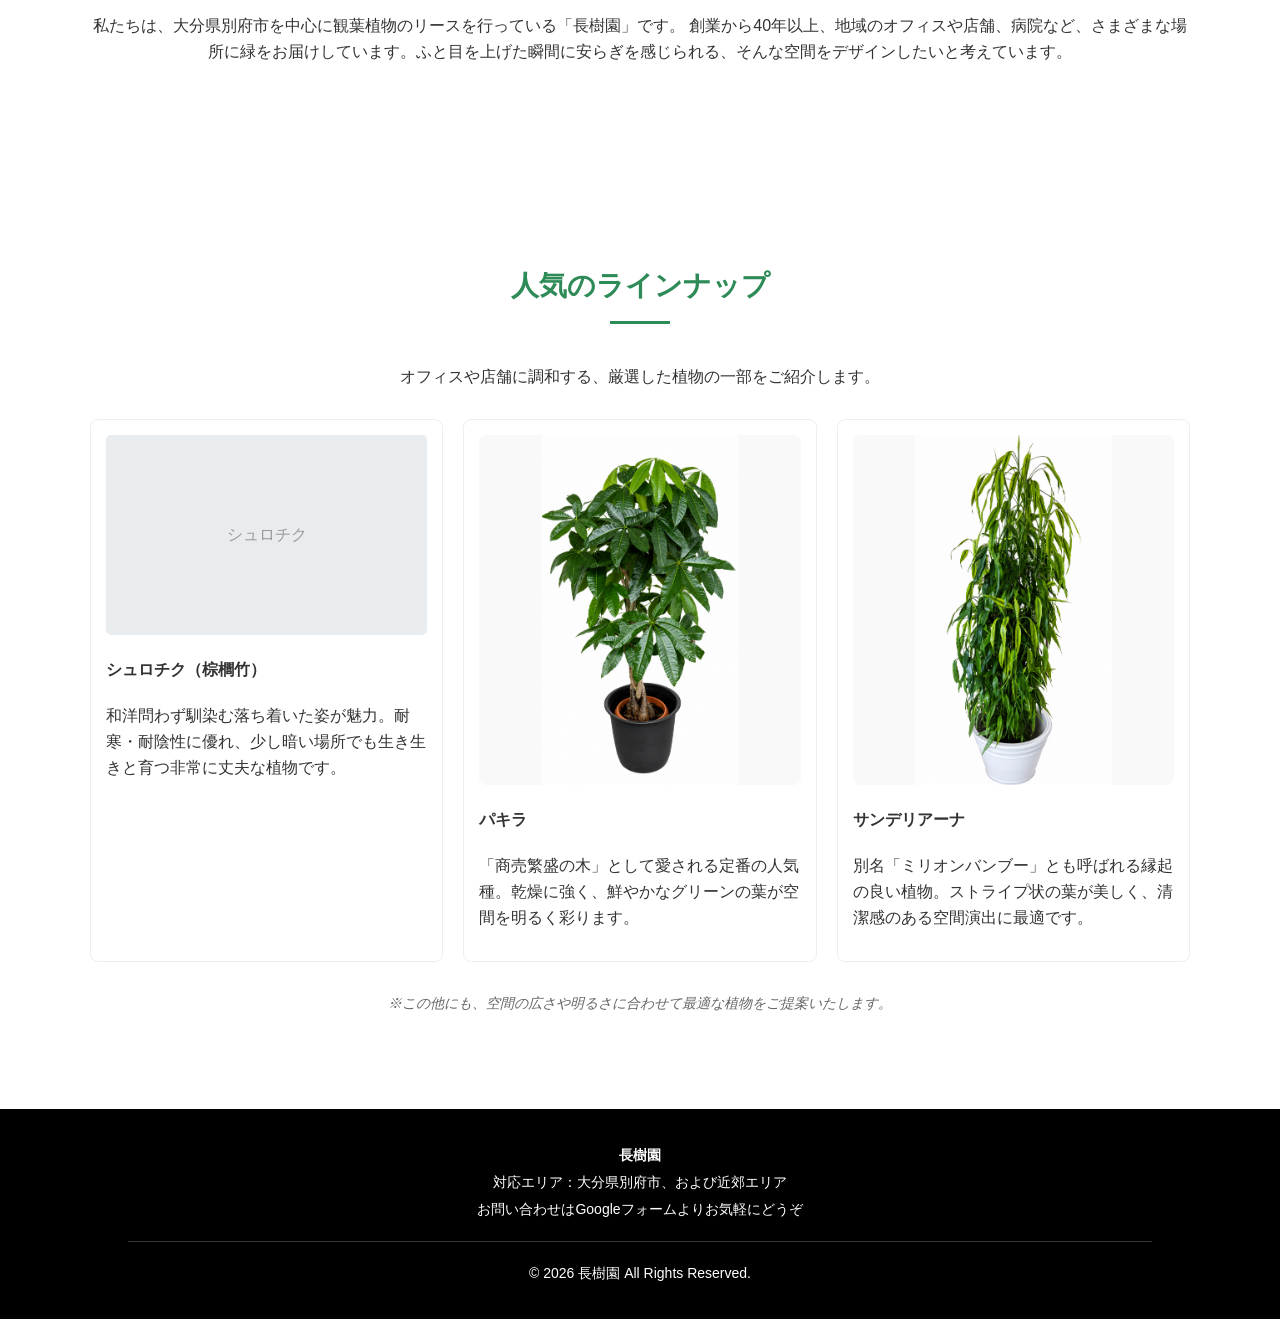
==== commit b603b935: "Change hero section title and update HTML Updated the hero section title and modified the HTML struc" ====
--- a/index.html
+++ b/index.html
@@ -35,7 +35,7 @@
 
         <section id="top" class="hero">
             <div class="hero-content">
-                <h1>Enjoying the Green<br><span class="hero-sub">緑を楽しむスタイル</span></h1>
+                <h1>Breathe with Green<br><span class="hero-sub">緑を楽しむスタイル</span></h1>
             </div>
         </section>
 
